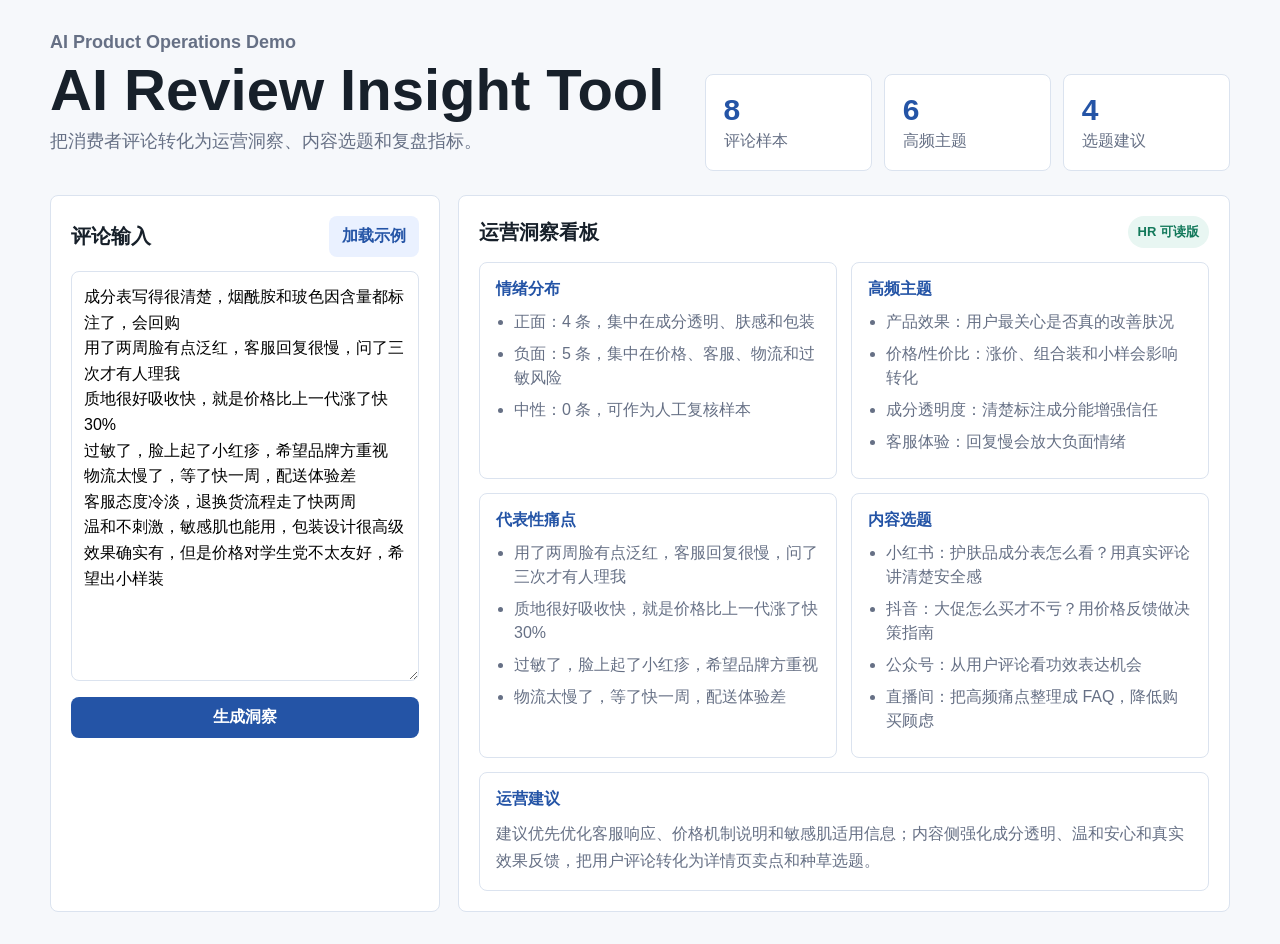
==== demo/index.html @ 9b262cb2 "Upgrade AI review insight portfolio project" ====
<!doctype html>
<html lang="zh-CN">
  <head>
    <meta charset="UTF-8" />
    <meta name="viewport" content="width=device-width, initial-scale=1.0" />
    <title>AI Review Insight Tool</title>
    <link rel="stylesheet" href="style.css" />
  </head>
  <body>
    <main class="page">
      <section class="hero">
        <div>
          <p class="eyebrow">AI Product Operations Demo</p>
          <h1>AI Review Insight Tool</h1>
          <p>把消费者评论转化为运营洞察、内容选题和复盘指标。</p>
        </div>
        <div class="metrics">
          <div><strong id="reviewCount">25</strong><span>评论样本</span></div>
          <div><strong id="painCount">6</strong><span>高频主题</span></div>
          <div><strong id="topicCount">4</strong><span>选题建议</span></div>
        </div>
      </section>

      <section class="workspace">
        <aside class="panel">
          <div class="panel-title">
            <h2>评论输入</h2>
            <button id="loadSample">加载示例</button>
          </div>
          <textarea id="reviewInput" rows="15"></textarea>
          <button class="primary" id="analyzeButton">生成洞察</button>
        </aside>

        <section class="panel">
          <div class="panel-title">
            <h2>运营洞察看板</h2>
            <span class="badge">HR 可读版</span>
          </div>
          <div class="grid">
            <article>
              <h3>情绪分布</h3>
              <ul id="sentimentList"></ul>
            </article>
            <article>
              <h3>高频主题</h3>
              <ul id="themeList"></ul>
            </article>
            <article>
              <h3>代表性痛点</h3>
              <ul id="painList"></ul>
            </article>
            <article>
              <h3>内容选题</h3>
              <ul id="contentList"></ul>
            </article>
          </div>
          <section class="advice">
            <h3>运营建议</h3>
            <p id="adviceText"></p>
          </section>
        </section>
      </section>
    </main>
    <script src="app.js"></script>
  </body>
</html>
---- demo/style.css ----
:root {
  --bg: #f6f8fb;
  --surface: #fff;
  --line: #dbe3ef;
  --text: #17202a;
  --muted: #667085;
  --blue: #2454a6;
  --soft: #eaf1ff;
  --green: #13795b;
}

* {
  box-sizing: border-box;
}

body {
  margin: 0;
  font-family: -apple-system, BlinkMacSystemFont, "PingFang SC", "Microsoft YaHei", sans-serif;
  color: var(--text);
  background: var(--bg);
}

button,
textarea {
  font: inherit;
}

.page {
  width: min(1180px, calc(100% - 32px));
  margin: 0 auto;
  padding: 32px 0;
}

.hero {
  display: grid;
  grid-template-columns: 1.2fr 1fr;
  gap: 24px;
  align-items: end;
  padding-bottom: 24px;
}

.eyebrow {
  margin: 0 0 8px;
  color: var(--blue);
  font-size: 13px;
  font-weight: 800;
}

h1,
h2,
h3,
p {
  margin-top: 0;
}

h1 {
  margin-bottom: 10px;
  font-size: clamp(34px, 5vw, 58px);
  line-height: 1;
}

.hero p {
  color: var(--muted);
  font-size: 18px;
}

.metrics {
  display: grid;
  grid-template-columns: repeat(3, 1fr);
  gap: 12px;
}

.metrics div,
.panel,
.grid article,
.advice {
  border: 1px solid var(--line);
  border-radius: 8px;
  background: var(--surface);
}

.metrics div {
  padding: 18px;
}

.metrics strong {
  display: block;
  margin-bottom: 4px;
  color: var(--blue);
  font-size: 30px;
}

.metrics span,
li,
.advice p {
  color: var(--muted);
}

.workspace {
  display: grid;
  grid-template-columns: 390px minmax(0, 1fr);
  gap: 18px;
}

.panel {
  padding: 20px;
}

.panel-title {
  display: flex;
  align-items: center;
  justify-content: space-between;
  gap: 12px;
  margin-bottom: 14px;
}

.panel-title h2 {
  margin-bottom: 0;
  font-size: 20px;
}

button {
  border: 0;
  border-radius: 8px;
  padding: 10px 13px;
  color: var(--blue);
  background: var(--soft);
  cursor: pointer;
  font-weight: 800;
}

.primary {
  width: 100%;
  margin-top: 12px;
  color: #fff;
  background: var(--blue);
}

textarea {
  width: 100%;
  min-height: 360px;
  border: 1px solid var(--line);
  border-radius: 8px;
  padding: 12px;
  resize: vertical;
  line-height: 1.6;
}

.badge {
  border-radius: 999px;
  padding: 7px 10px;
  color: var(--green);
  background: #e8f6f2;
  font-size: 13px;
  font-weight: 800;
}

.grid {
  display: grid;
  grid-template-columns: repeat(2, minmax(0, 1fr));
  gap: 14px;
}

.grid article,
.advice {
  padding: 16px;
}

h3 {
  margin-bottom: 10px;
  color: var(--blue);
  font-size: 16px;
}

ul {
  margin: 0;
  padding-left: 18px;
}

li {
  margin-bottom: 8px;
  line-height: 1.5;
}

.advice {
  margin-top: 14px;
}

.advice p {
  margin-bottom: 0;
  line-height: 1.7;
}

@media (max-width: 880px) {
  .hero,
  .workspace,
  .metrics,
  .grid {
    grid-template-columns: 1fr;
  }
}
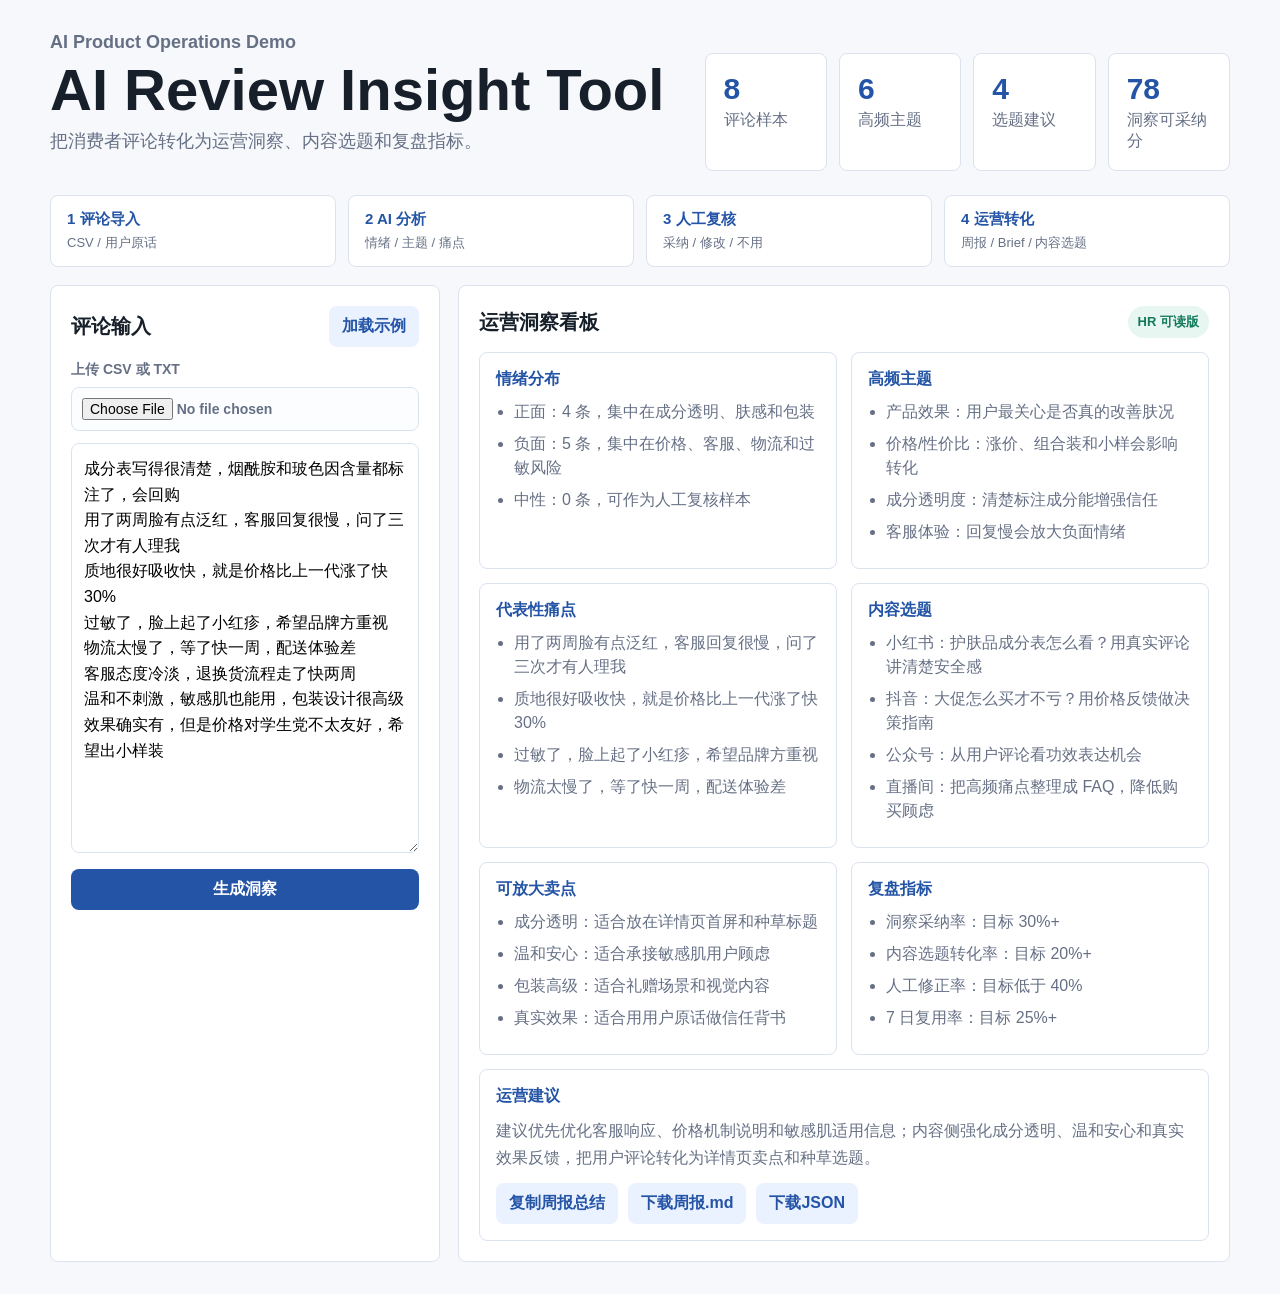
==== commit 5c34a283: "Add demo export and AI review framework" ====
--- a/demo/index.html
+++ b/demo/index.html
@@ -18,17 +18,29 @@
           <div><strong id="reviewCount">25</strong><span>评论样本</span></div>
           <div><strong id="painCount">6</strong><span>高频主题</span></div>
           <div><strong id="topicCount">4</strong><span>选题建议</span></div>
+          <div><strong id="adoptionScore">82</strong><span>洞察可采纳分</span></div>
         </div>
+      </section>
+
+      <section class="workflow">
+        <div><strong>1 评论导入</strong><span>CSV / 用户原话</span></div>
+        <div><strong>2 AI 分析</strong><span>情绪 / 主题 / 痛点</span></div>
+        <div><strong>3 人工复核</strong><span>采纳 / 修改 / 不用</span></div>
+        <div><strong>4 运营转化</strong><span>周报 / Brief / 内容选题</span></div>
       </section>
 
       <section class="workspace">
         <aside class="panel">
           <div class="panel-title">
             <h2>评论输入</h2>
-            <button id="loadSample">加载示例</button>
+            <button id="loadSample" type="button">加载示例</button>
           </div>
+          <label class="file-control">
+            上传 CSV 或 TXT
+            <input id="fileInput" type="file" accept=".csv,.txt" />
+          </label>
           <textarea id="reviewInput" rows="15"></textarea>
-          <button class="primary" id="analyzeButton">生成洞察</button>
+          <button class="primary" id="analyzeButton" type="button">生成洞察</button>
         </aside>
 
         <section class="panel">
@@ -53,10 +65,23 @@
               <h3>内容选题</h3>
               <ul id="contentList"></ul>
             </article>
+            <article>
+              <h3>可放大卖点</h3>
+              <ul id="sellingList"></ul>
+            </article>
+            <article>
+              <h3>复盘指标</h3>
+              <ul id="metricList"></ul>
+            </article>
           </div>
           <section class="advice">
             <h3>运营建议</h3>
             <p id="adviceText"></p>
+            <div class="actions">
+              <button id="copySummary" type="button">复制周报总结</button>
+              <button id="downloadReport" type="button">下载周报.md</button>
+              <button id="downloadJson" type="button">下载JSON</button>
+            </div>
           </section>
         </section>
       </section>
--- a/demo/style.css
+++ b/demo/style.css
@@ -21,7 +21,8 @@
 }
 
 button,
-textarea {
+textarea,
+input {
   font: inherit;
 }
 
@@ -66,14 +67,15 @@
 
 .metrics {
   display: grid;
-  grid-template-columns: repeat(3, 1fr);
+  grid-template-columns: repeat(4, 1fr);
   gap: 12px;
 }
 
 .metrics div,
 .panel,
 .grid article,
-.advice {
+.advice,
+.workflow div {
   border: 1px solid var(--line);
   border-radius: 8px;
   background: var(--surface);
@@ -92,8 +94,35 @@
 
 .metrics span,
 li,
-.advice p {
-  color: var(--muted);
+.advice p,
+.workflow span {
+  color: var(--muted);
+}
+
+.workflow {
+  display: grid;
+  grid-template-columns: repeat(4, 1fr);
+  gap: 12px;
+  margin-bottom: 18px;
+}
+
+.workflow div {
+  padding: 14px 16px;
+}
+
+.workflow strong,
+.workflow span {
+  display: block;
+}
+
+.workflow strong {
+  margin-bottom: 5px;
+  color: var(--blue);
+  font-size: 15px;
+}
+
+.workflow span {
+  font-size: 13px;
 }
 
 .workspace {
@@ -134,6 +163,24 @@
   margin-top: 12px;
   color: #fff;
   background: var(--blue);
+}
+
+.file-control {
+  display: grid;
+  gap: 8px;
+  margin-bottom: 12px;
+  color: var(--muted);
+  font-size: 14px;
+  font-weight: 700;
+}
+
+.file-control input {
+  width: 100%;
+  border: 1px solid var(--line);
+  border-radius: 8px;
+  padding: 10px;
+  background: #fbfdff;
+  color: var(--muted);
 }
 
 textarea {
@@ -191,11 +238,19 @@
   line-height: 1.7;
 }
 
+.actions {
+  display: flex;
+  flex-wrap: wrap;
+  gap: 10px;
+  margin-top: 12px;
+}
+
 @media (max-width: 880px) {
   .hero,
   .workspace,
   .metrics,
-  .grid {
+  .grid,
+  .workflow {
     grid-template-columns: 1fr;
   }
 }
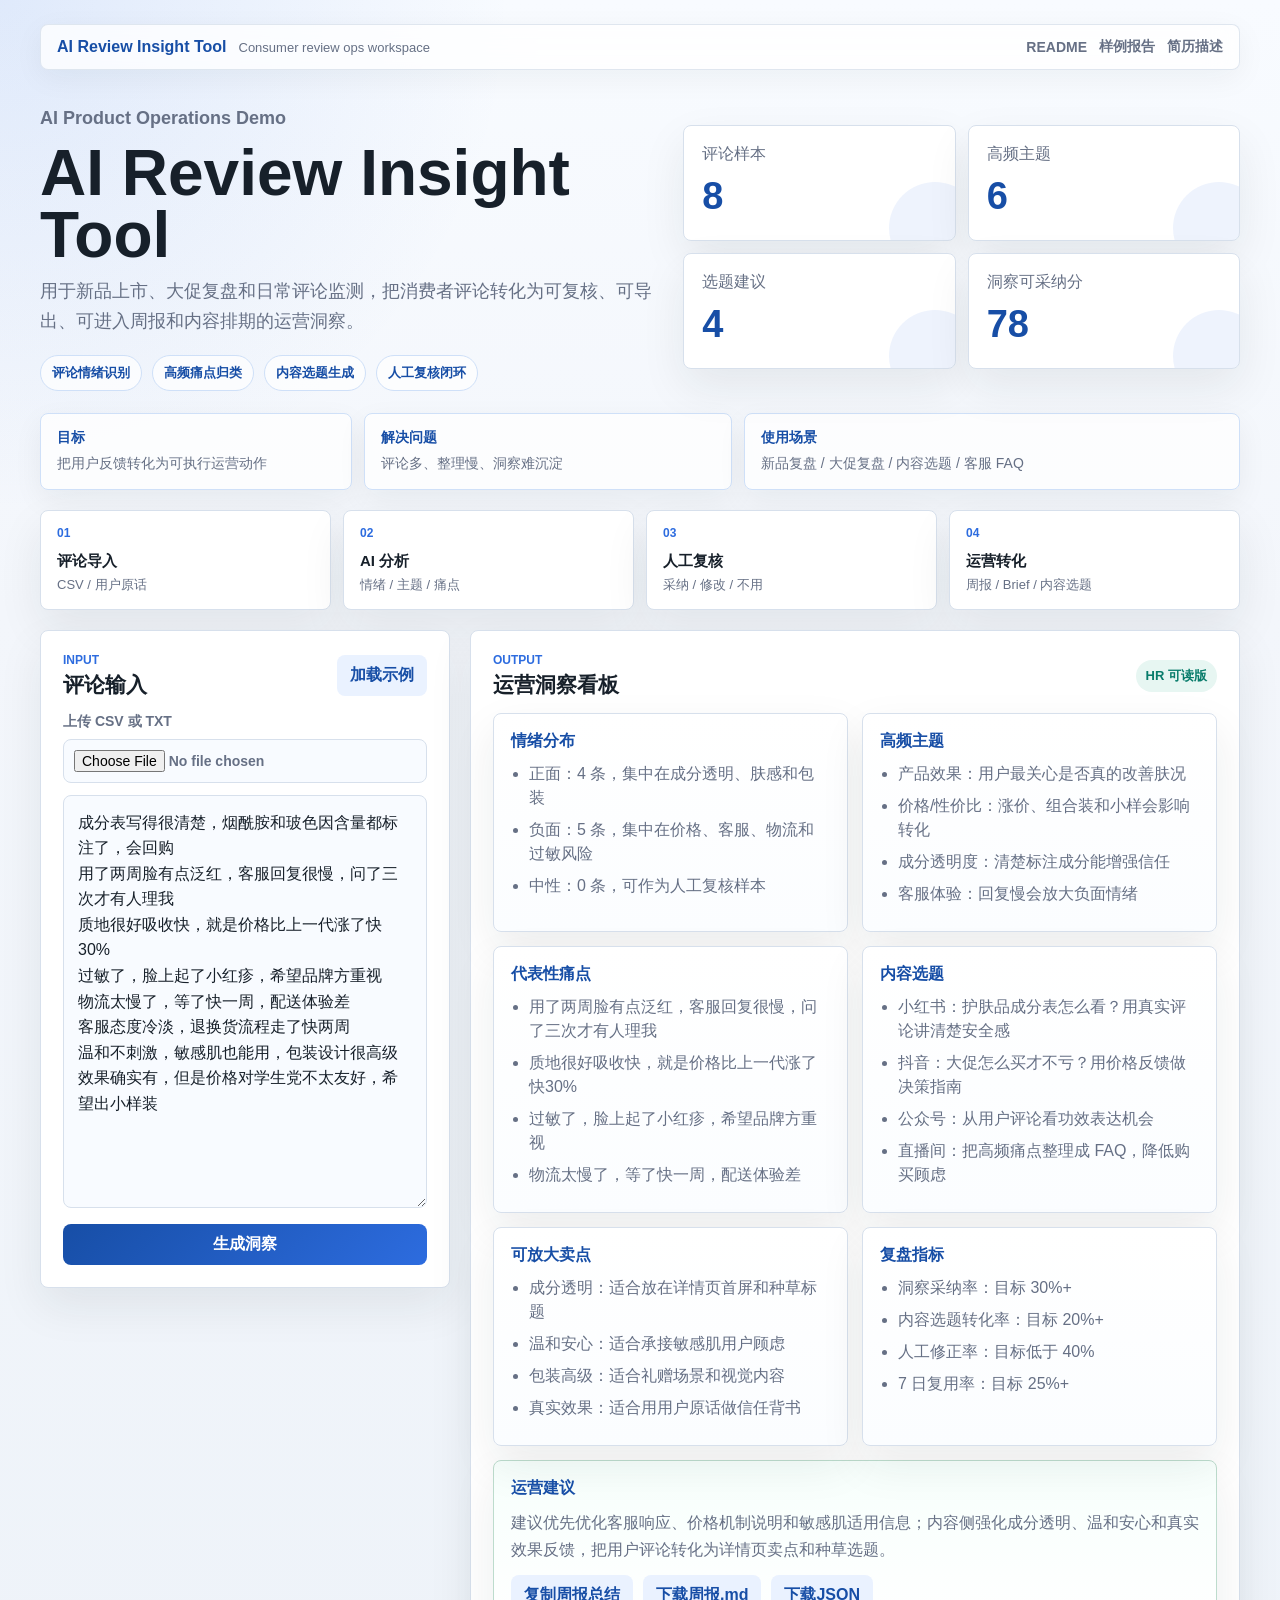
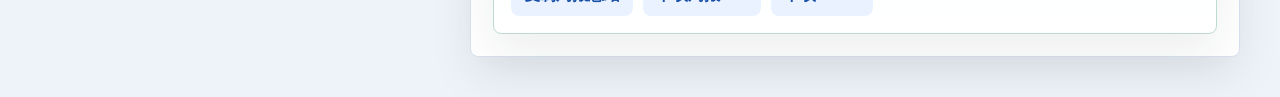
==== commit 0222f664: "Clarify product goal and use cases" ====
--- a/demo/index.html
+++ b/demo/index.html
@@ -8,31 +8,58 @@
   </head>
   <body>
     <main class="page">
+      <header class="topbar">
+        <div>
+          <strong>AI Review Insight Tool</strong>
+          <span>Consumer review ops workspace</span>
+        </div>
+        <nav aria-label="Project links">
+          <a href="https://github.com/mluo87716-png/ai-review-insight-tool">README</a>
+          <a href="https://github.com/mluo87716-png/ai-review-insight-tool/blob/main/output/insight_report.md">样例报告</a>
+          <a href="https://github.com/mluo87716-png/ai-review-insight-tool/blob/main/docs/resume-summary.md">简历描述</a>
+        </nav>
+      </header>
+
       <section class="hero">
         <div>
           <p class="eyebrow">AI Product Operations Demo</p>
           <h1>AI Review Insight Tool</h1>
-          <p>把消费者评论转化为运营洞察、内容选题和复盘指标。</p>
+          <p>用于新品上市、大促复盘和日常评论监测，把消费者评论转化为可复核、可导出、可进入周报和内容排期的运营洞察。</p>
+          <div class="hero-tags" aria-label="Core capabilities">
+            <span>评论情绪识别</span>
+            <span>高频痛点归类</span>
+            <span>内容选题生成</span>
+            <span>人工复核闭环</span>
+          </div>
         </div>
         <div class="metrics">
-          <div><strong id="reviewCount">25</strong><span>评论样本</span></div>
-          <div><strong id="painCount">6</strong><span>高频主题</span></div>
-          <div><strong id="topicCount">4</strong><span>选题建议</span></div>
-          <div><strong id="adoptionScore">82</strong><span>洞察可采纳分</span></div>
+          <div><span>评论样本</span><strong id="reviewCount">25</strong></div>
+          <div><span>高频主题</span><strong id="painCount">6</strong></div>
+          <div><span>选题建议</span><strong id="topicCount">4</strong></div>
+          <div><span>洞察可采纳分</span><strong id="adoptionScore">82</strong></div>
         </div>
       </section>
 
+      <section class="scenario-strip" aria-label="Use scenarios">
+        <div><strong>目标</strong><span>把用户反馈转化为可执行运营动作</span></div>
+        <div><strong>解决问题</strong><span>评论多、整理慢、洞察难沉淀</span></div>
+        <div><strong>使用场景</strong><span>新品复盘 / 大促复盘 / 内容选题 / 客服 FAQ</span></div>
+      </section>
+
       <section class="workflow">
-        <div><strong>1 评论导入</strong><span>CSV / 用户原话</span></div>
-        <div><strong>2 AI 分析</strong><span>情绪 / 主题 / 痛点</span></div>
-        <div><strong>3 人工复核</strong><span>采纳 / 修改 / 不用</span></div>
-        <div><strong>4 运营转化</strong><span>周报 / Brief / 内容选题</span></div>
+        <div><span>01</span><strong>评论导入</strong><small>CSV / 用户原话</small></div>
+        <div><span>02</span><strong>AI 分析</strong><small>情绪 / 主题 / 痛点</small></div>
+        <div><span>03</span><strong>人工复核</strong><small>采纳 / 修改 / 不用</small></div>
+        <div><span>04</span><strong>运营转化</strong><small>周报 / Brief / 内容选题</small></div>
       </section>
 
       <section class="workspace">
         <aside class="panel">
           <div class="panel-title">
-            <h2>评论输入</h2>
+            <div>
+              <p class="section-kicker">Input</p>
+              <h2>评论输入</h2>
+            </div>
             <button id="loadSample" type="button">加载示例</button>
           </div>
           <label class="file-control">
@@ -45,7 +72,10 @@
 
         <section class="panel">
           <div class="panel-title">
-            <h2>运营洞察看板</h2>
+            <div>
+              <p class="section-kicker">Output</p>
+              <h2>运营洞察看板</h2>
+            </div>
             <span class="badge">HR 可读版</span>
           </div>
           <div class="grid">
--- a/demo/style.css
+++ b/demo/style.css
@@ -1,12 +1,16 @@
 :root {
-  --bg: #f6f8fb;
-  --surface: #fff;
-  --line: #dbe3ef;
+  --bg: #f3f6fb;
+  --surface: #ffffff;
+  --surface-soft: #f8fbff;
+  --line: #d7e0ec;
   --text: #17202a;
   --muted: #667085;
-  --blue: #2454a6;
-  --soft: #eaf1ff;
-  --green: #13795b;
+  --blue: #174ea6;
+  --blue-2: #2d6cdf;
+  --soft: #eaf2ff;
+  --green: #087c6b;
+  --green-soft: #e7f6f2;
+  --shadow: 0 18px 45px rgba(23, 32, 42, 0.08);
 }
 
 * {
@@ -17,7 +21,9 @@
   margin: 0;
   font-family: -apple-system, BlinkMacSystemFont, "PingFang SC", "Microsoft YaHei", sans-serif;
   color: var(--text);
-  background: var(--bg);
+  background:
+    radial-gradient(circle at top left, rgba(45, 108, 223, 0.12), transparent 32rem),
+    linear-gradient(180deg, #f8fbff 0%, var(--bg) 36%, #eef3f9 100%);
 }
 
 button,
@@ -27,17 +33,58 @@
 }
 
 .page {
-  width: min(1180px, calc(100% - 32px));
+  width: min(1200px, calc(100% - 32px));
   margin: 0 auto;
-  padding: 32px 0;
+  padding: 24px 0 40px;
+}
+
+.topbar {
+  display: flex;
+  align-items: center;
+  justify-content: space-between;
+  gap: 20px;
+  margin-bottom: 34px;
+  border: 1px solid rgba(215, 224, 236, 0.8);
+  border-radius: 8px;
+  padding: 13px 16px;
+  background: rgba(255, 255, 255, 0.78);
+  box-shadow: 0 8px 30px rgba(23, 32, 42, 0.05);
+  backdrop-filter: blur(14px);
+}
+
+.topbar div,
+.topbar nav {
+  display: flex;
+  align-items: center;
+  gap: 12px;
+}
+
+.topbar strong {
+  color: var(--blue);
+}
+
+.topbar span {
+  color: var(--muted);
+  font-size: 13px;
+}
+
+.topbar a {
+  color: var(--muted);
+  font-size: 14px;
+  font-weight: 700;
+  text-decoration: none;
+}
+
+.topbar a:hover {
+  color: var(--blue);
 }
 
 .hero {
   display: grid;
-  grid-template-columns: 1.2fr 1fr;
-  gap: 24px;
-  align-items: end;
-  padding-bottom: 24px;
+  grid-template-columns: minmax(0, 1.05fr) minmax(420px, 0.95fr);
+  gap: 28px;
+  align-items: center;
+  padding-bottom: 22px;
 }
 
 .eyebrow {
@@ -56,18 +103,38 @@
 
 h1 {
   margin-bottom: 10px;
-  font-size: clamp(34px, 5vw, 58px);
-  line-height: 1;
+  font-size: clamp(38px, 5vw, 64px);
+  line-height: 0.98;
+  letter-spacing: 0;
 }
 
 .hero p {
+  max-width: 680px;
   color: var(--muted);
   font-size: 18px;
+  line-height: 1.65;
+}
+
+.hero-tags {
+  display: flex;
+  flex-wrap: wrap;
+  gap: 10px;
+  margin-top: 18px;
+}
+
+.hero-tags span {
+  border: 1px solid #cfe0f8;
+  border-radius: 999px;
+  padding: 8px 11px;
+  color: var(--blue);
+  background: rgba(255, 255, 255, 0.72);
+  font-size: 13px;
+  font-weight: 800;
 }
 
 .metrics {
   display: grid;
-  grid-template-columns: repeat(4, 1fr);
+  grid-template-columns: repeat(2, minmax(0, 1fr));
   gap: 12px;
 }
 
@@ -79,60 +146,117 @@
   border: 1px solid var(--line);
   border-radius: 8px;
   background: var(--surface);
+  box-shadow: var(--shadow);
 }
 
 .metrics div {
+  position: relative;
+  overflow: hidden;
+  min-height: 116px;
   padding: 18px;
 }
 
-.metrics strong {
-  display: block;
-  margin-bottom: 4px;
-  color: var(--blue);
-  font-size: 30px;
+.metrics div::after {
+  position: absolute;
+  right: -26px;
+  bottom: -34px;
+  width: 92px;
+  height: 92px;
+  border-radius: 999px;
+  background: rgba(45, 108, 223, 0.08);
+  content: "";
 }
 
 .metrics span,
 li,
 .advice p,
-.workflow span {
-  color: var(--muted);
+.workflow small {
+  color: var(--muted);
+}
+
+.metrics strong {
+  display: block;
+  margin-top: 12px;
+  color: var(--blue);
+  font-size: 38px;
+  line-height: 1;
 }
 
 .workflow {
   display: grid;
   grid-template-columns: repeat(4, 1fr);
   gap: 12px;
-  margin-bottom: 18px;
+  margin-bottom: 20px;
+}
+
+.scenario-strip {
+  display: grid;
+  grid-template-columns: 0.85fr 1fr 1.35fr;
+  gap: 12px;
+  margin-bottom: 20px;
+}
+
+.scenario-strip div {
+  border: 1px solid #cfe0f8;
+  border-radius: 8px;
+  padding: 15px 16px;
+  background: rgba(255, 255, 255, 0.78);
+  box-shadow: 0 10px 30px rgba(23, 32, 42, 0.06);
+}
+
+.scenario-strip strong,
+.scenario-strip span {
+  display: block;
+}
+
+.scenario-strip strong {
+  margin-bottom: 6px;
+  color: var(--blue);
+  font-size: 14px;
+}
+
+.scenario-strip span {
+  color: var(--muted);
+  font-size: 14px;
+  line-height: 1.5;
 }
 
 .workflow div {
-  padding: 14px 16px;
+  padding: 15px 16px;
 }
 
 .workflow strong,
+.workflow span,
+.workflow small {
+  display: block;
+}
+
 .workflow span {
-  display: block;
+  margin-bottom: 12px;
+  color: var(--blue-2);
+  font-size: 12px;
+  font-weight: 900;
 }
 
 .workflow strong {
   margin-bottom: 5px;
-  color: var(--blue);
+  color: var(--text);
   font-size: 15px;
 }
 
-.workflow span {
+.workflow small {
   font-size: 13px;
 }
 
 .workspace {
   display: grid;
-  grid-template-columns: 390px minmax(0, 1fr);
-  gap: 18px;
+  grid-template-columns: 410px minmax(0, 1fr);
+  gap: 20px;
+  align-items: start;
 }
 
 .panel {
-  padding: 20px;
+  padding: 22px;
 }
 
 .panel-title {
@@ -145,7 +269,16 @@
 
 .panel-title h2 {
   margin-bottom: 0;
-  font-size: 20px;
+  font-size: 21px;
+}
+
+.section-kicker {
+  margin-bottom: 4px;
+  color: var(--blue-2);
+  font-size: 12px;
+  font-weight: 900;
+  letter-spacing: 0;
+  text-transform: uppercase;
 }
 
 button {
@@ -156,13 +289,19 @@
   background: var(--soft);
   cursor: pointer;
   font-weight: 800;
+  transition: transform 0.15s ease, box-shadow 0.15s ease, background 0.15s ease;
+}
+
+button:hover {
+  transform: translateY(-1px);
+  box-shadow: 0 8px 18px rgba(23, 78, 166, 0.13);
 }
 
 .primary {
   width: 100%;
   margin-top: 12px;
-  color: #fff;
-  background: var(--blue);
+  color: #ffffff;
+  background: linear-gradient(135deg, var(--blue), var(--blue-2));
 }
 
 .file-control {
@@ -179,8 +318,8 @@
   border: 1px solid var(--line);
   border-radius: 8px;
   padding: 10px;
-  background: #fbfdff;
-  color: var(--muted);
+  color: var(--muted);
+  background: var(--surface-soft);
 }
 
 textarea {
@@ -188,16 +327,25 @@
   min-height: 360px;
   border: 1px solid var(--line);
   border-radius: 8px;
-  padding: 12px;
+  padding: 14px;
   resize: vertical;
+  color: var(--text);
+  background: var(--surface-soft);
   line-height: 1.6;
+  outline: none;
+}
+
+textarea:focus,
+.file-control input:focus {
+  border-color: #8fb4ef;
+  box-shadow: 0 0 0 3px rgba(45, 108, 223, 0.12);
 }
 
 .badge {
   border-radius: 999px;
   padding: 7px 10px;
   color: var(--green);
-  background: #e8f6f2;
+  background: var(--green-soft);
   font-size: 13px;
   font-weight: 800;
 }
@@ -210,7 +358,15 @@
 
 .grid article,
 .advice {
-  padding: 16px;
+  padding: 17px;
+}
+
+.grid article {
+  background: linear-gradient(180deg, #ffffff 0%, #fbfdff 100%);
+}
+
+.grid article:hover {
+  border-color: #bdd0ed;
 }
 
 h3 {
@@ -231,6 +387,8 @@
 
 .advice {
   margin-top: 14px;
+  border-color: #bddccd;
+  background: linear-gradient(180deg, #f7fffc 0%, #ffffff 100%);
 }
 
 .advice p {
@@ -246,11 +404,19 @@
 }
 
 @media (max-width: 880px) {
+  .topbar,
+  .topbar div,
+  .topbar nav {
+    align-items: flex-start;
+    flex-direction: column;
+  }
+
   .hero,
   .workspace,
   .metrics,
   .grid,
-  .workflow {
+  .workflow,
+  .scenario-strip {
     grid-template-columns: 1fr;
   }
 }
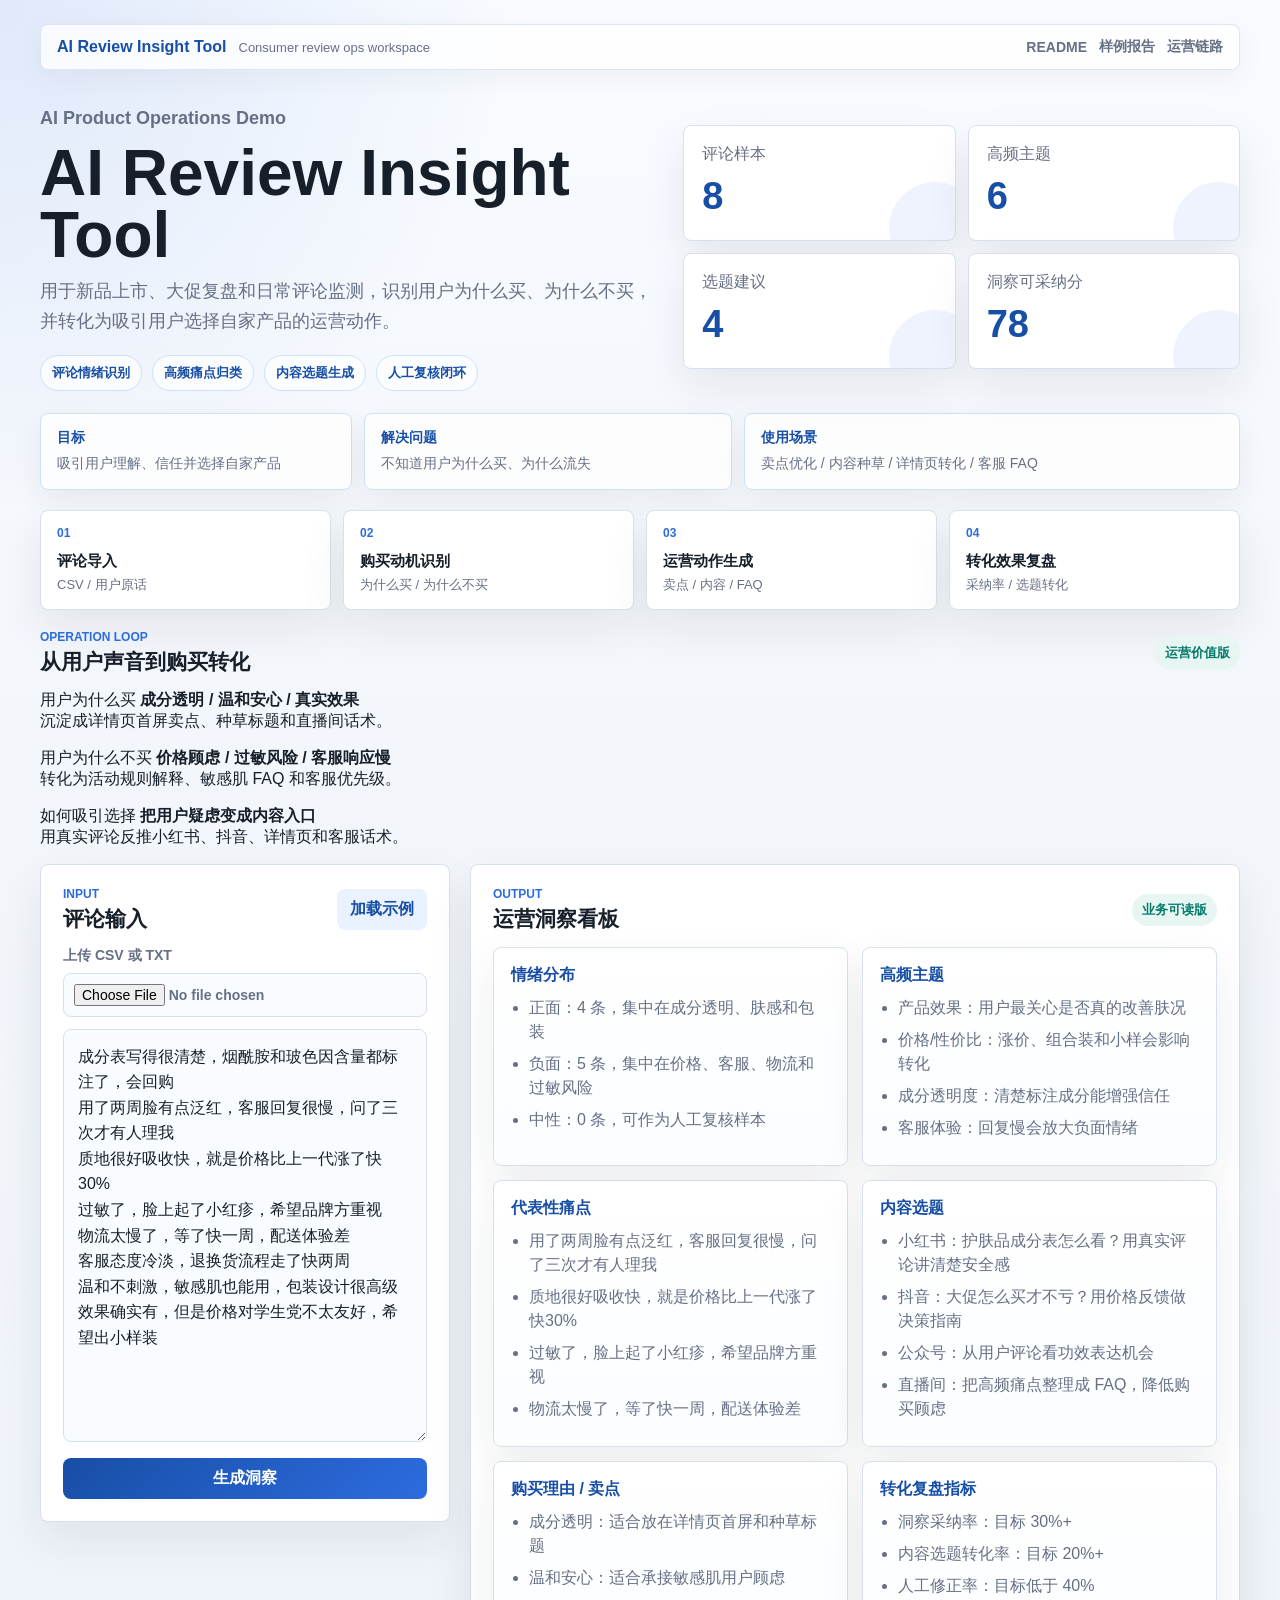
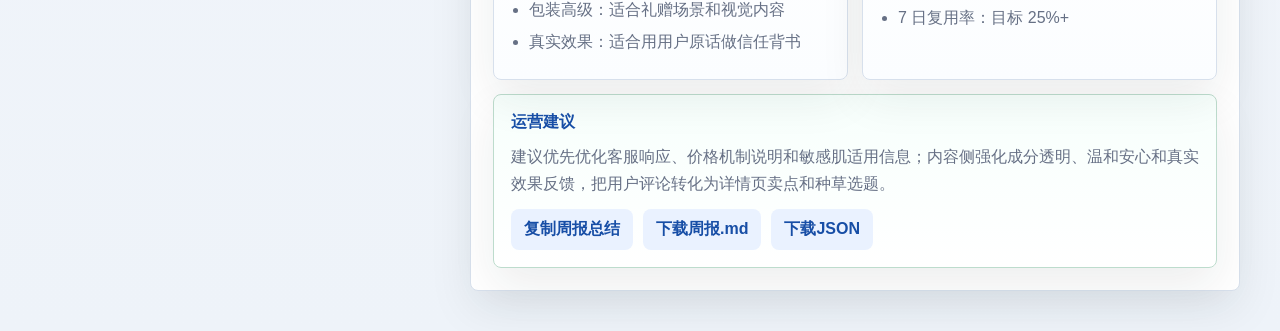
==== commit 198bf2ee: "Remove resume and interview wording" ====
--- a/demo/index.html
+++ b/demo/index.html
@@ -14,9 +14,9 @@
           <span>Consumer review ops workspace</span>
         </div>
         <nav aria-label="Project links">
-          <a href="https://github.com/mluo87716-png/ai-review-insight-tool">README</a>
-          <a href="https://github.com/mluo87716-png/ai-review-insight-tool/blob/main/output/insight_report.md">样例报告</a>
-          <a href="https://github.com/mluo87716-png/ai-review-insight-tool/blob/main/docs/resume-summary.md">简历描述</a>
+          <a href="https://github.com/Sophia7877/ai-review-insight-tool">README</a>
+          <a href="https://github.com/Sophia7877/ai-review-insight-tool/blob/main/output/insight_report.md">样例报告</a>
+          <a href="https://github.com/Sophia7877/ai-review-insight-tool/blob/main/docs/operation-loop.md">运营链路</a>
         </nav>
       </header>
 
@@ -24,7 +24,7 @@
         <div>
           <p class="eyebrow">AI Product Operations Demo</p>
           <h1>AI Review Insight Tool</h1>
-          <p>用于新品上市、大促复盘和日常评论监测，把消费者评论转化为可复核、可导出、可进入周报和内容排期的运营洞察。</p>
+          <p>用于新品上市、大促复盘和日常评论监测，识别用户为什么买、为什么不买，并转化为吸引用户选择自家产品的运营动作。</p>
           <div class="hero-tags" aria-label="Core capabilities">
             <span>评论情绪识别</span>
             <span>高频痛点归类</span>
@@ -41,16 +41,43 @@
       </section>
 
       <section class="scenario-strip" aria-label="Use scenarios">
-        <div><strong>目标</strong><span>把用户反馈转化为可执行运营动作</span></div>
-        <div><strong>解决问题</strong><span>评论多、整理慢、洞察难沉淀</span></div>
-        <div><strong>使用场景</strong><span>新品复盘 / 大促复盘 / 内容选题 / 客服 FAQ</span></div>
+        <div><strong>目标</strong><span>吸引用户理解、信任并选择自家产品</span></div>
+        <div><strong>解决问题</strong><span>不知道用户为什么买、为什么流失</span></div>
+        <div><strong>使用场景</strong><span>卖点优化 / 内容种草 / 详情页转化 / 客服 FAQ</span></div>
       </section>
 
       <section class="workflow">
         <div><span>01</span><strong>评论导入</strong><small>CSV / 用户原话</small></div>
-        <div><span>02</span><strong>AI 分析</strong><small>情绪 / 主题 / 痛点</small></div>
-        <div><span>03</span><strong>人工复核</strong><small>采纳 / 修改 / 不用</small></div>
-        <div><span>04</span><strong>运营转化</strong><small>周报 / Brief / 内容选题</small></div>
+        <div><span>02</span><strong>购买动机识别</strong><small>为什么买 / 为什么不买</small></div>
+        <div><span>03</span><strong>运营动作生成</strong><small>卖点 / 内容 / FAQ</small></div>
+        <div><span>04</span><strong>转化效果复盘</strong><small>采纳率 / 选题转化</small></div>
+      </section>
+
+      <section class="conversion-map">
+        <div class="panel-title">
+          <div>
+            <p class="section-kicker">Operation Loop</p>
+            <h2>从用户声音到购买转化</h2>
+          </div>
+          <span class="badge">运营价值版</span>
+        </div>
+        <div class="conversion-grid">
+          <article>
+            <span>用户为什么买</span>
+            <strong>成分透明 / 温和安心 / 真实效果</strong>
+            <p>沉淀成详情页首屏卖点、种草标题和直播间话术。</p>
+          </article>
+          <article>
+            <span>用户为什么不买</span>
+            <strong>价格顾虑 / 过敏风险 / 客服响应慢</strong>
+            <p>转化为活动规则解释、敏感肌 FAQ 和客服优先级。</p>
+          </article>
+          <article>
+            <span>如何吸引选择</span>
+            <strong>把用户疑虑变成内容入口</strong>
+            <p>用真实评论反推小红书、抖音、详情页和客服话术。</p>
+          </article>
+        </div>
       </section>
 
       <section class="workspace">
@@ -76,7 +103,7 @@
               <p class="section-kicker">Output</p>
               <h2>运营洞察看板</h2>
             </div>
-            <span class="badge">HR 可读版</span>
+            <span class="badge">业务可读版</span>
           </div>
           <div class="grid">
             <article>
@@ -96,11 +123,11 @@
               <ul id="contentList"></ul>
             </article>
             <article>
-              <h3>可放大卖点</h3>
+              <h3>购买理由 / 卖点</h3>
               <ul id="sellingList"></ul>
             </article>
             <article>
-              <h3>复盘指标</h3>
+              <h3>转化复盘指标</h3>
               <ul id="metricList"></ul>
             </article>
           </div>
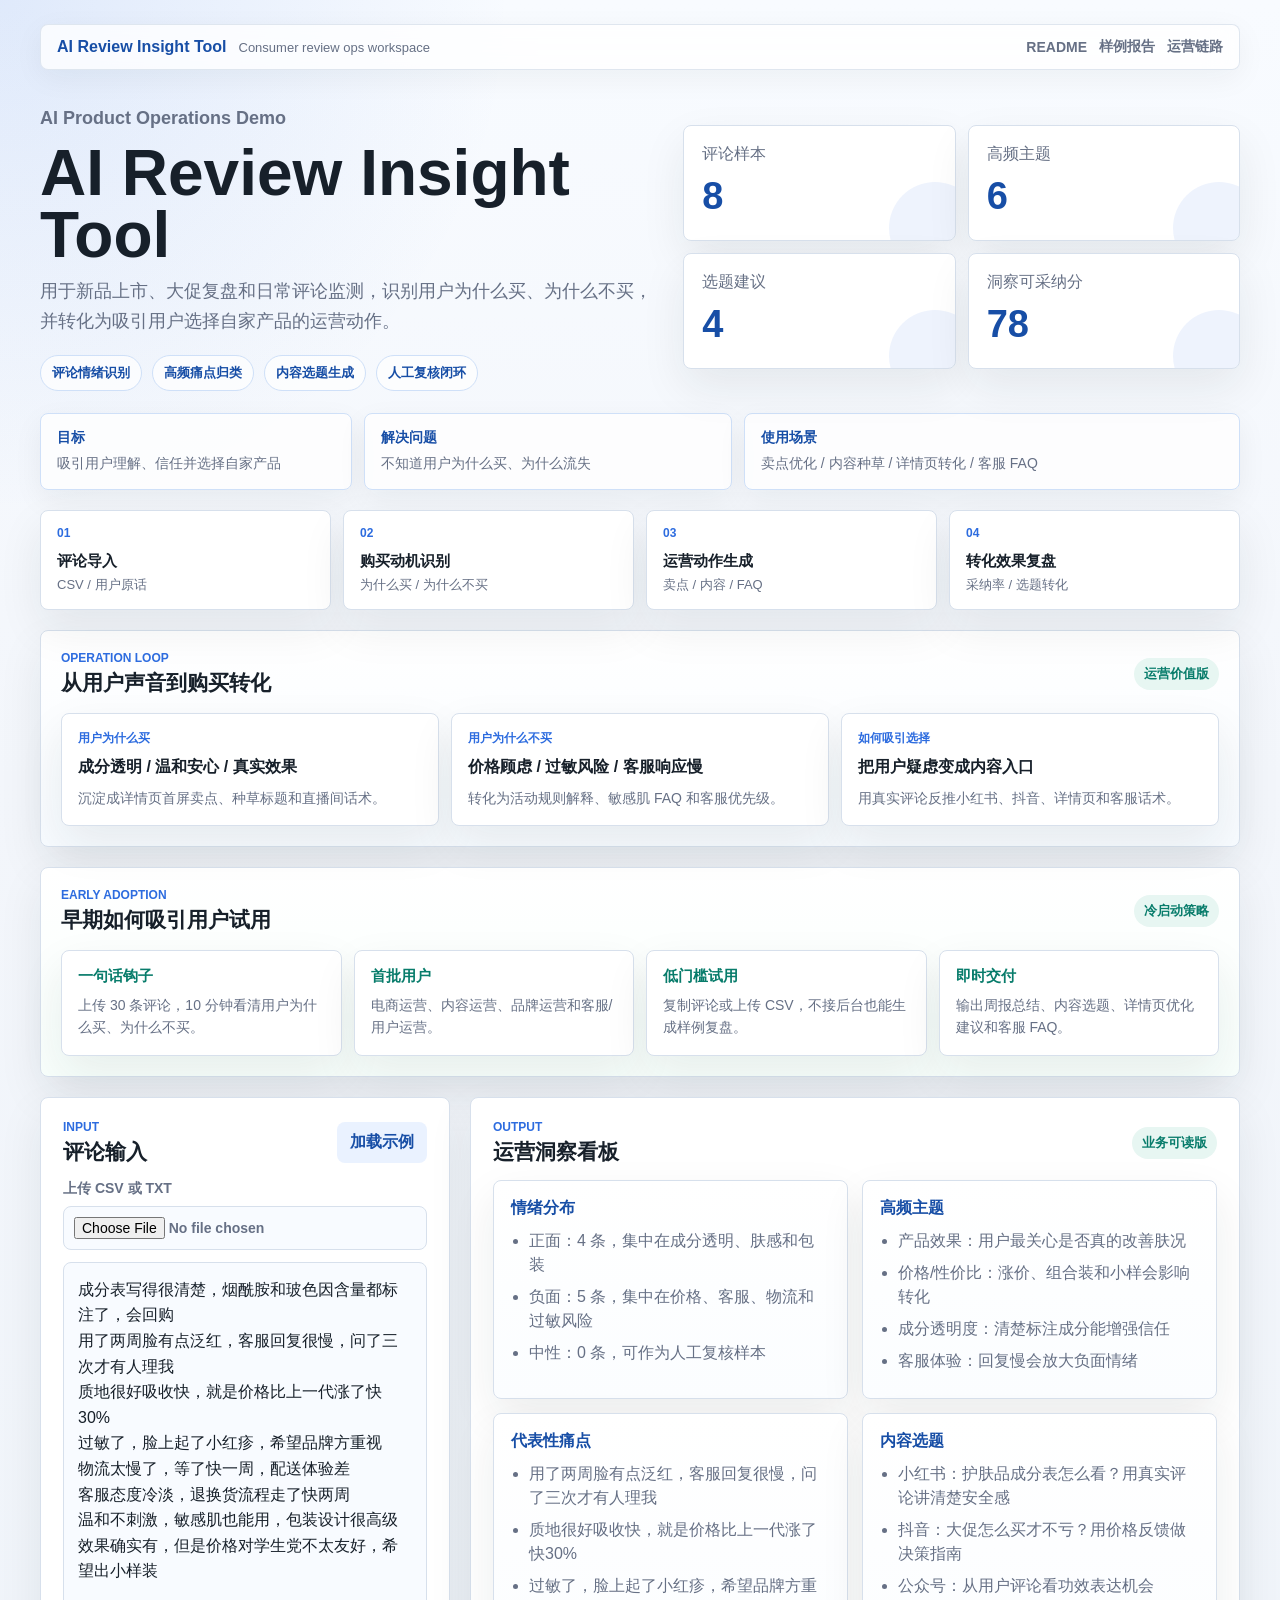
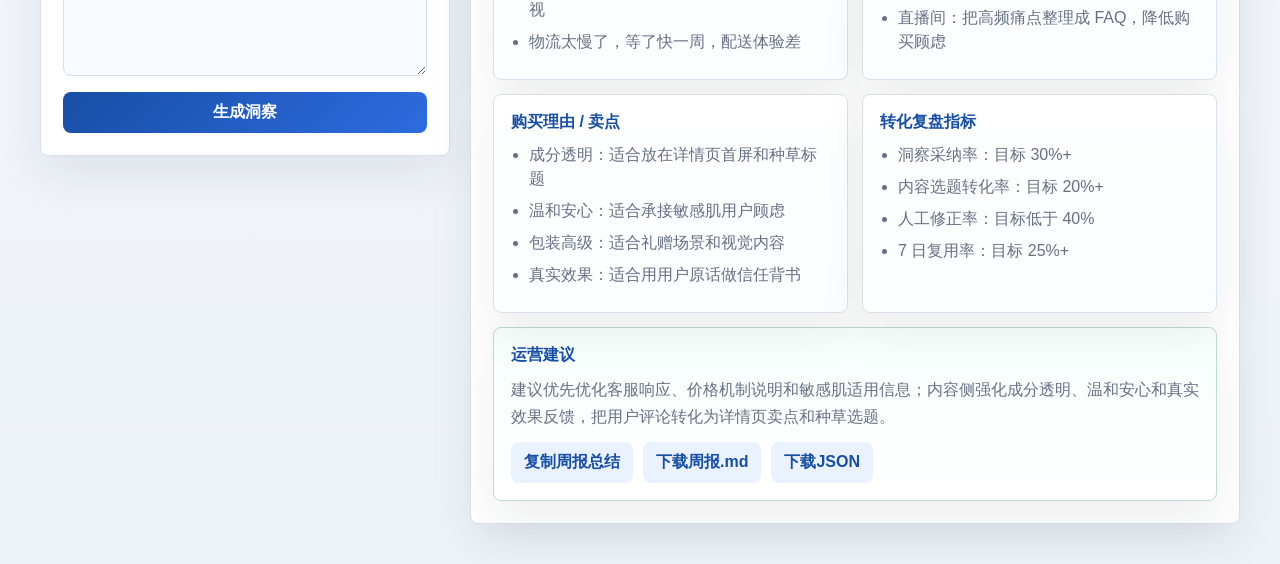
==== commit 61b06248: "Add early adoption strategy" ====
--- a/demo/index.html
+++ b/demo/index.html
@@ -80,6 +80,34 @@
         </div>
       </section>
 
+      <section class="growth-map">
+        <div class="panel-title">
+          <div>
+            <p class="section-kicker">Early Adoption</p>
+            <h2>早期如何吸引用户试用</h2>
+          </div>
+          <span class="badge">冷启动策略</span>
+        </div>
+        <div class="growth-grid">
+          <article>
+            <strong>一句话钩子</strong>
+            <p>上传 30 条评论，10 分钟看清用户为什么买、为什么不买。</p>
+          </article>
+          <article>
+            <strong>首批用户</strong>
+            <p>电商运营、内容运营、品牌运营和客服/用户运营。</p>
+          </article>
+          <article>
+            <strong>低门槛试用</strong>
+            <p>复制评论或上传 CSV，不接后台也能生成样例复盘。</p>
+          </article>
+          <article>
+            <strong>即时交付</strong>
+            <p>输出周报总结、内容选题、详情页优化建议和客服 FAQ。</p>
+          </article>
+        </div>
+      </section>
+
       <section class="workspace">
         <aside class="panel">
           <div class="panel-title">
--- a/demo/style.css
+++ b/demo/style.css
@@ -142,7 +142,11 @@
 .panel,
 .grid article,
 .advice,
-.workflow div {
+.workflow div,
+.conversion-map,
+.conversion-grid article,
+.growth-map,
+.growth-grid article {
   border: 1px solid var(--line);
   border-radius: 8px;
   background: var(--surface);
@@ -223,6 +227,83 @@
 
 .workflow div {
   padding: 15px 16px;
+}
+
+.conversion-map {
+  margin-bottom: 20px;
+  padding: 20px;
+  background: linear-gradient(180deg, #ffffff 0%, #f7fbff 100%);
+}
+
+.growth-map {
+  margin-bottom: 20px;
+  padding: 20px;
+  background: linear-gradient(180deg, #ffffff 0%, #f8fffc 100%);
+}
+
+.conversion-map .panel-title,
+.growth-map .panel-title {
+  margin-bottom: 16px;
+}
+
+.conversion-grid,
+.growth-grid {
+  display: grid;
+  gap: 12px;
+}
+
+.conversion-grid {
+  grid-template-columns: repeat(3, 1fr);
+}
+
+.growth-grid {
+  grid-template-columns: repeat(4, 1fr);
+}
+
+.conversion-grid article,
+.growth-grid article {
+  padding: 16px;
+}
+
+.conversion-grid span,
+.conversion-grid strong,
+.conversion-grid p,
+.growth-grid strong,
+.growth-grid p {
+  display: block;
+}
+
+.conversion-grid span {
+  margin-bottom: 8px;
+  color: var(--blue-2);
+  font-size: 12px;
+  font-weight: 900;
+}
+
+.conversion-grid strong {
+  margin-bottom: 9px;
+  color: var(--text);
+  line-height: 1.45;
+}
+
+.conversion-grid p {
+  margin-bottom: 0;
+  color: var(--muted);
+  font-size: 14px;
+  line-height: 1.6;
+}
+
+.growth-grid strong {
+  margin-bottom: 8px;
+  color: var(--green);
+  font-size: 15px;
+}
+
+.growth-grid p {
+  margin-bottom: 0;
+  color: var(--muted);
+  font-size: 14px;
+  line-height: 1.6;
 }
 
 .workflow strong,
@@ -416,7 +497,9 @@
   .metrics,
   .grid,
   .workflow,
-  .scenario-strip {
+  .scenario-strip,
+  .conversion-grid,
+  .growth-grid {
     grid-template-columns: 1fr;
   }
 }
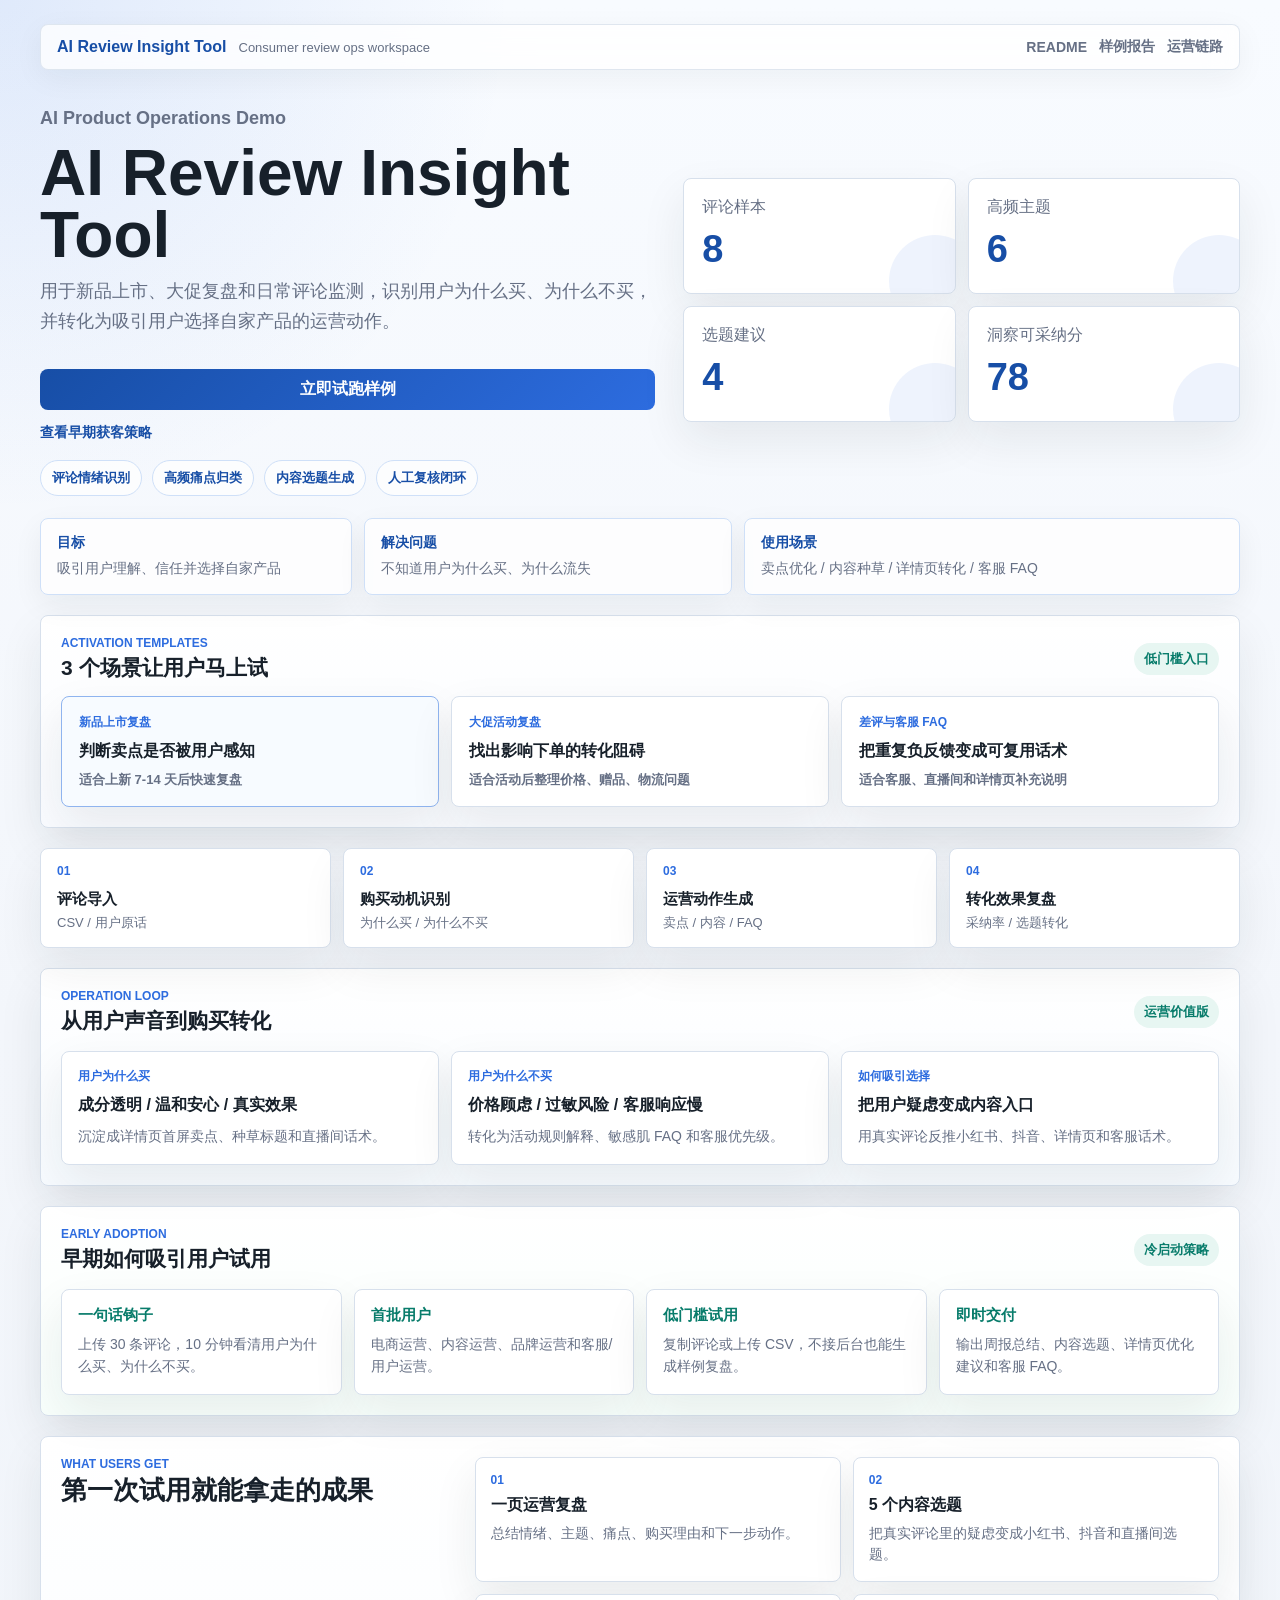
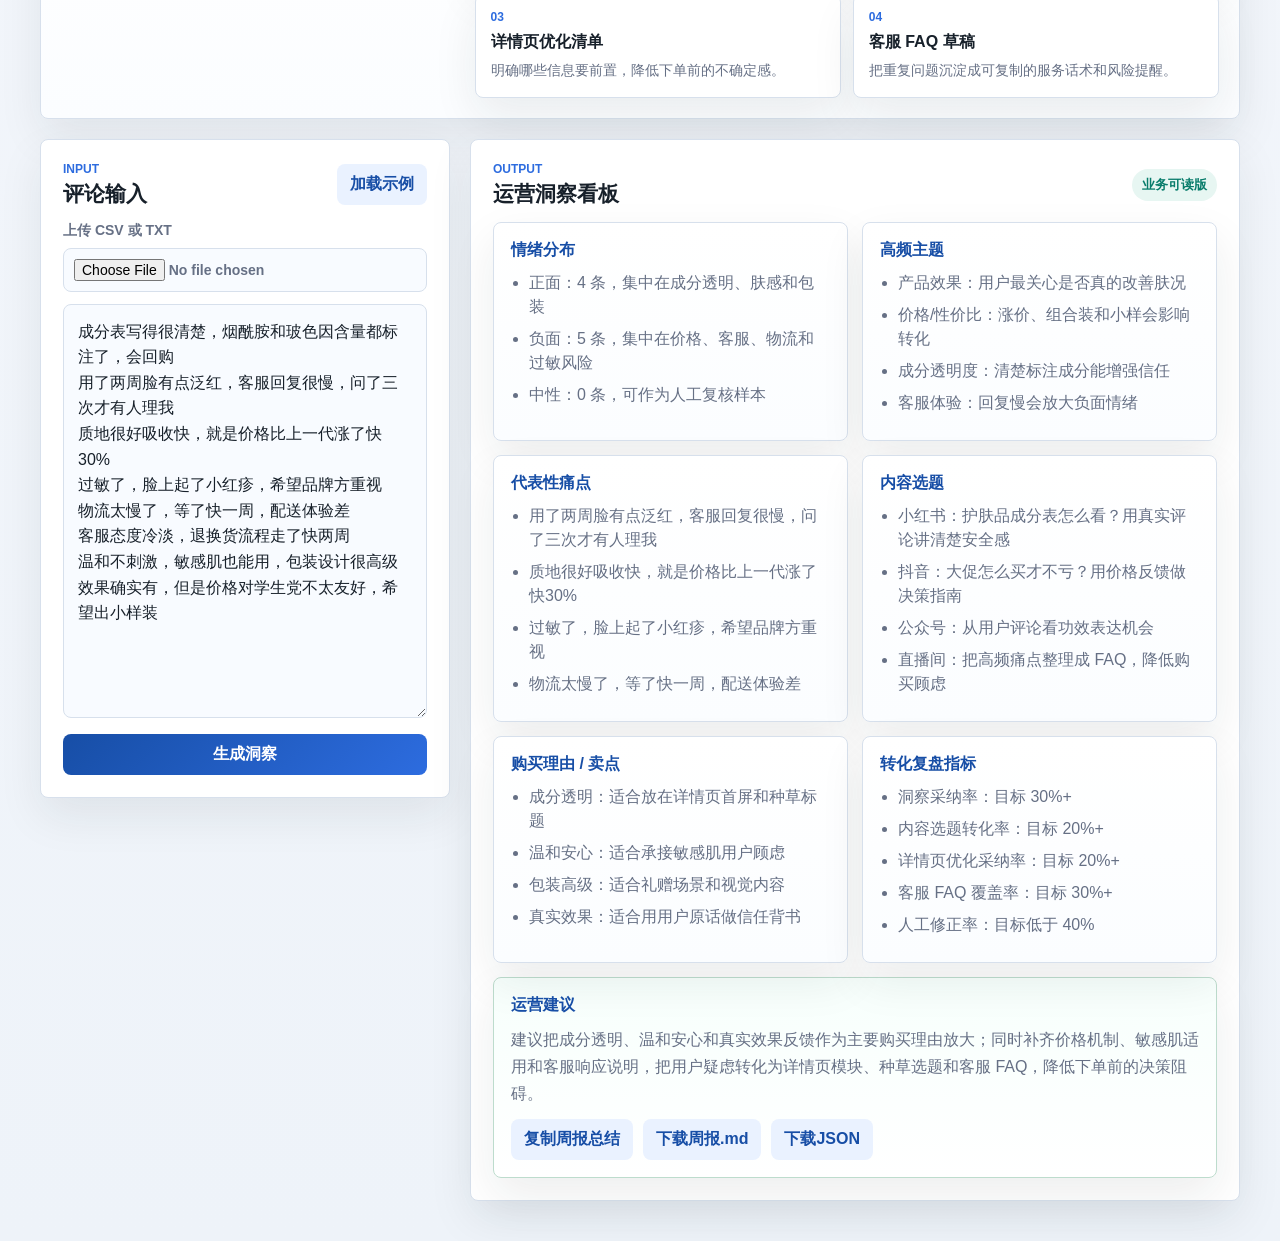
==== commit abd4d473: "Improve demo activation experience" ====
--- a/demo/index.html
+++ b/demo/index.html
@@ -25,6 +25,10 @@
           <p class="eyebrow">AI Product Operations Demo</p>
           <h1>AI Review Insight Tool</h1>
           <p>用于新品上市、大促复盘和日常评论监测，识别用户为什么买、为什么不买，并转化为吸引用户选择自家产品的运营动作。</p>
+          <div class="hero-actions">
+            <button class="primary inline-action" id="startDemo" type="button">立即试跑样例</button>
+            <a href="early-adoption.md">查看早期获客策略</a>
+          </div>
           <div class="hero-tags" aria-label="Core capabilities">
             <span>评论情绪识别</span>
             <span>高频痛点归类</span>
@@ -46,6 +50,33 @@
         <div><strong>使用场景</strong><span>卖点优化 / 内容种草 / 详情页转化 / 客服 FAQ</span></div>
       </section>
 
+      <section class="template-lab">
+        <div class="panel-title">
+          <div>
+            <p class="section-kicker">Activation Templates</p>
+            <h2>3 个场景让用户马上试</h2>
+          </div>
+          <span class="badge">低门槛入口</span>
+        </div>
+        <div class="template-grid">
+          <button class="template-card active" type="button" data-template="launch">
+            <span>新品上市复盘</span>
+            <strong>判断卖点是否被用户感知</strong>
+            <small>适合上新 7-14 天后快速复盘</small>
+          </button>
+          <button class="template-card" type="button" data-template="campaign">
+            <span>大促活动复盘</span>
+            <strong>找出影响下单的转化阻碍</strong>
+            <small>适合活动后整理价格、赠品、物流问题</small>
+          </button>
+          <button class="template-card" type="button" data-template="negative">
+            <span>差评与客服 FAQ</span>
+            <strong>把重复负反馈变成可复用话术</strong>
+            <small>适合客服、直播间和详情页补充说明</small>
+          </button>
+        </div>
+      </section>
+
       <section class="workflow">
         <div><span>01</span><strong>评论导入</strong><small>CSV / 用户原话</small></div>
         <div><span>02</span><strong>购买动机识别</strong><small>为什么买 / 为什么不买</small></div>
@@ -108,7 +139,20 @@
         </div>
       </section>
 
-      <section class="workspace">
+      <section class="outcome-wall">
+        <div>
+          <p class="section-kicker">What users get</p>
+          <h2>第一次试用就能拿走的成果</h2>
+        </div>
+        <div class="outcome-grid">
+          <article><span>01</span><strong>一页运营复盘</strong><p>总结情绪、主题、痛点、购买理由和下一步动作。</p></article>
+          <article><span>02</span><strong>5 个内容选题</strong><p>把真实评论里的疑虑变成小红书、抖音和直播间选题。</p></article>
+          <article><span>03</span><strong>详情页优化清单</strong><p>明确哪些信息要前置，降低下单前的不确定感。</p></article>
+          <article><span>04</span><strong>客服 FAQ 草稿</strong><p>把重复问题沉淀成可复制的服务话术和风险提醒。</p></article>
+        </div>
+      </section>
+
+      <section class="workspace" id="demoWorkspace">
         <aside class="panel">
           <div class="panel-title">
             <div>
--- a/demo/style.css
+++ b/demo/style.css
@@ -122,6 +122,26 @@
   margin-top: 18px;
 }
 
+.hero-actions {
+  display: flex;
+  flex-wrap: wrap;
+  align-items: center;
+  gap: 14px;
+  margin-top: 20px;
+}
+
+.hero-actions a {
+  color: var(--blue);
+  font-size: 14px;
+  font-weight: 800;
+  text-decoration: none;
+}
+
+.inline-action {
+  width: auto;
+  margin-top: 0;
+}
+
 .hero-tags span {
   border: 1px solid #cfe0f8;
   border-radius: 999px;
@@ -146,7 +166,11 @@
 .conversion-map,
 .conversion-grid article,
 .growth-map,
-.growth-grid article {
+.growth-grid article,
+.template-lab,
+.template-card,
+.outcome-wall,
+.outcome-grid article {
   border: 1px solid var(--line);
   border-radius: 8px;
   background: var(--surface);
@@ -229,6 +253,55 @@
   padding: 15px 16px;
 }
 
+.template-lab {
+  margin-bottom: 20px;
+  padding: 20px;
+  background: linear-gradient(180deg, #ffffff 0%, #f9fbff 100%);
+}
+
+.template-grid {
+  display: grid;
+  grid-template-columns: repeat(3, 1fr);
+  gap: 12px;
+}
+
+.template-card {
+  padding: 17px;
+  text-align: left;
+  background: #ffffff;
+}
+
+.template-card.active,
+.template-card:hover {
+  border-color: #8fb4ef;
+  background: #f7fbff;
+}
+
+.template-card span,
+.template-card strong,
+.template-card small {
+  display: block;
+}
+
+.template-card span {
+  margin-bottom: 8px;
+  color: var(--blue-2);
+  font-size: 12px;
+  font-weight: 900;
+}
+
+.template-card strong {
+  margin-bottom: 8px;
+  color: var(--text);
+  line-height: 1.45;
+}
+
+.template-card small {
+  color: var(--muted);
+  font-size: 13px;
+  line-height: 1.5;
+}
+
 .conversion-map {
   margin-bottom: 20px;
   padding: 20px;
@@ -304,6 +377,52 @@
   color: var(--muted);
   font-size: 14px;
   line-height: 1.6;
+}
+
+.outcome-wall {
+  display: grid;
+  grid-template-columns: 0.85fr 1.6fr;
+  gap: 18px;
+  margin-bottom: 20px;
+  padding: 20px;
+  background: linear-gradient(180deg, #ffffff 0%, #fbfdff 100%);
+}
+
+.outcome-wall h2 {
+  margin-bottom: 0;
+  font-size: 26px;
+  line-height: 1.2;
+}
+
+.outcome-grid {
+  display: grid;
+  grid-template-columns: repeat(2, 1fr);
+  gap: 12px;
+}
+
+.outcome-grid article {
+  padding: 15px;
+}
+
+.outcome-grid span {
+  display: block;
+  margin-bottom: 8px;
+  color: var(--blue-2);
+  font-size: 12px;
+  font-weight: 900;
+}
+
+.outcome-grid strong {
+  display: block;
+  margin-bottom: 7px;
+  color: var(--text);
+}
+
+.outcome-grid p {
+  margin-bottom: 0;
+  color: var(--muted);
+  font-size: 14px;
+  line-height: 1.55;
 }
 
 .workflow strong,
@@ -498,8 +617,11 @@
   .grid,
   .workflow,
   .scenario-strip,
+  .template-grid,
   .conversion-grid,
-  .growth-grid {
+  .growth-grid,
+  .outcome-wall,
+  .outcome-grid {
     grid-template-columns: 1fr;
   }
 }
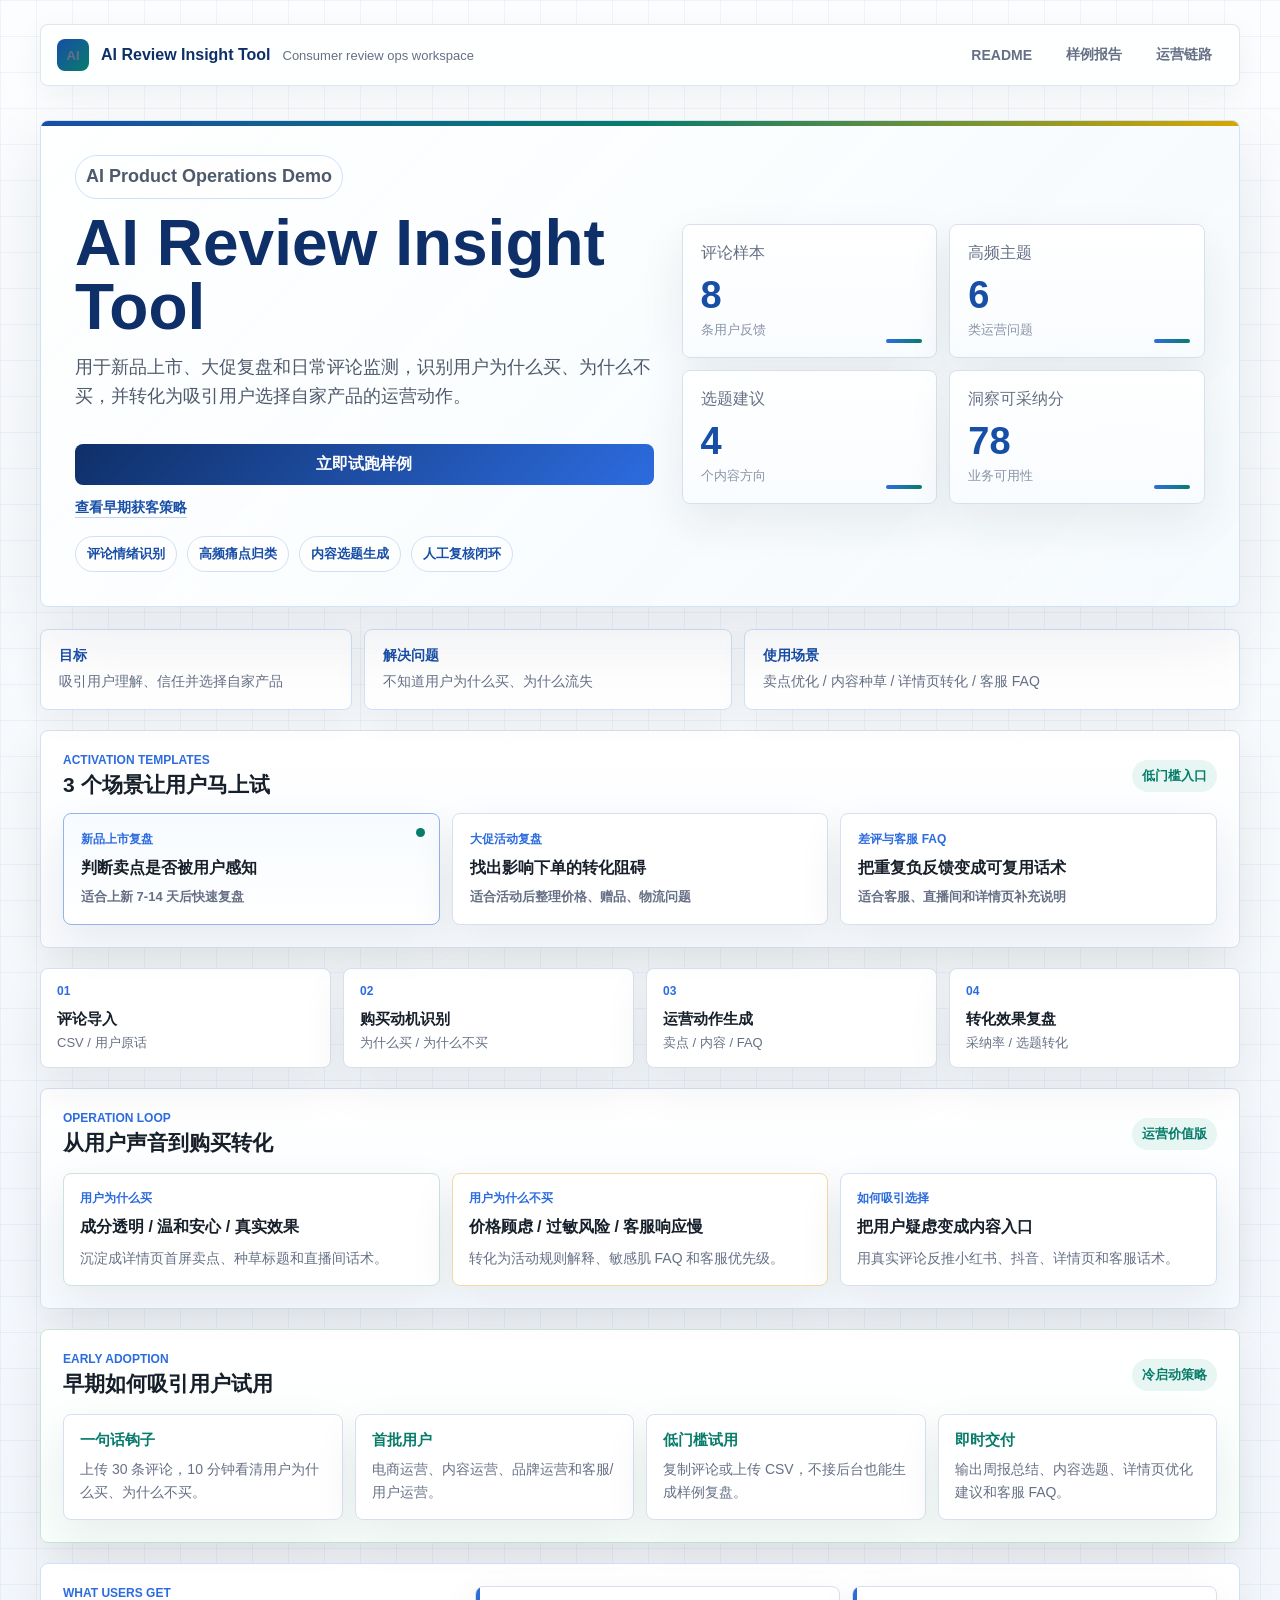
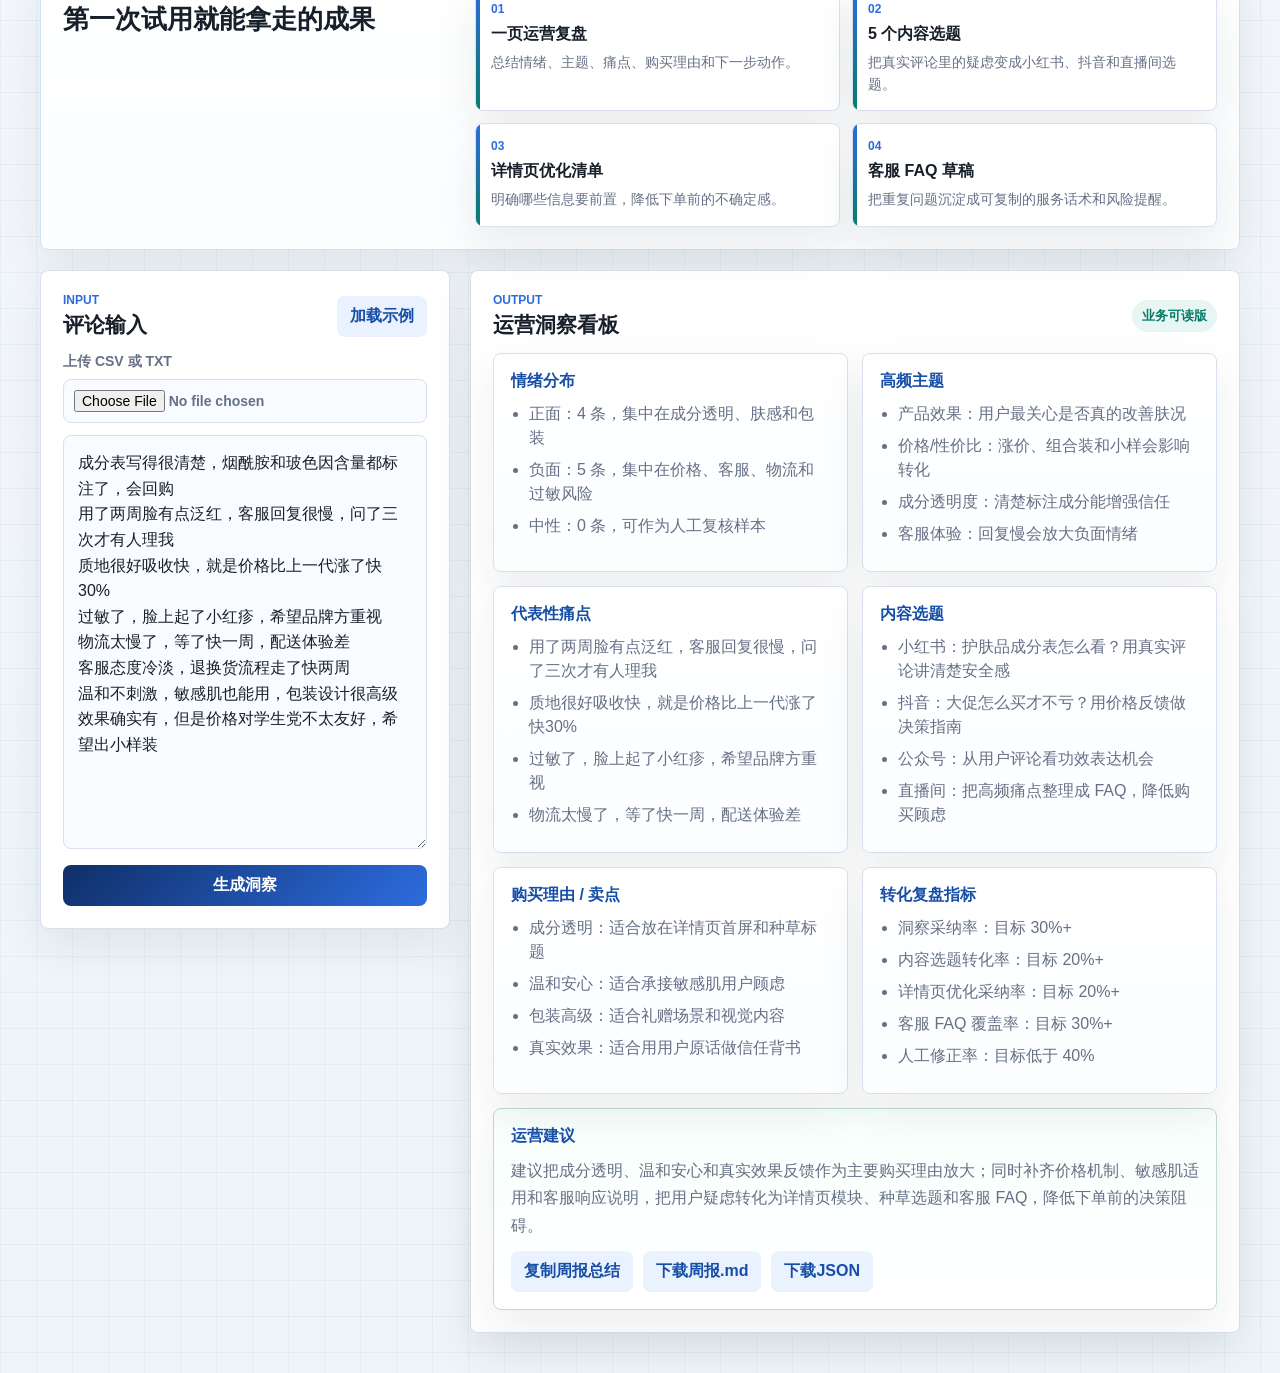
==== commit 1af2de1f: "Remove JD coverage from public project" ====
--- a/demo/index.html
+++ b/demo/index.html
@@ -10,6 +10,7 @@
     <main class="page">
       <header class="topbar">
         <div>
+          <span class="brand-mark">AI</span>
           <strong>AI Review Insight Tool</strong>
           <span>Consumer review ops workspace</span>
         </div>
@@ -37,10 +38,10 @@
           </div>
         </div>
         <div class="metrics">
-          <div><span>评论样本</span><strong id="reviewCount">25</strong></div>
-          <div><span>高频主题</span><strong id="painCount">6</strong></div>
-          <div><span>选题建议</span><strong id="topicCount">4</strong></div>
-          <div><span>洞察可采纳分</span><strong id="adoptionScore">82</strong></div>
+          <div><span>评论样本</span><strong id="reviewCount">25</strong><small>条用户反馈</small></div>
+          <div><span>高频主题</span><strong id="painCount">6</strong><small>类运营问题</small></div>
+          <div><span>选题建议</span><strong id="topicCount">4</strong><small>个内容方向</small></div>
+          <div><span>洞察可采纳分</span><strong id="adoptionScore">82</strong><small>业务可用性</small></div>
         </div>
       </section>
 
--- a/demo/style.css
+++ b/demo/style.css
@@ -1,16 +1,21 @@
 :root {
-  --bg: #f3f6fb;
+  --bg: #f4f7fb;
   --surface: #ffffff;
   --surface-soft: #f8fbff;
   --line: #d7e0ec;
   --text: #17202a;
   --muted: #667085;
+  --muted-2: #8a94a6;
   --blue: #174ea6;
   --blue-2: #2d6cdf;
+  --blue-3: #0f2f68;
   --soft: #eaf2ff;
   --green: #087c6b;
   --green-soft: #e7f6f2;
+  --amber: #946200;
+  --amber-soft: #fff7df;
   --shadow: 0 18px 45px rgba(23, 32, 42, 0.08);
+  --shadow-soft: 0 10px 30px rgba(23, 32, 42, 0.06);
 }
 
 * {
@@ -22,8 +27,10 @@
   font-family: -apple-system, BlinkMacSystemFont, "PingFang SC", "Microsoft YaHei", sans-serif;
   color: var(--text);
   background:
-    radial-gradient(circle at top left, rgba(45, 108, 223, 0.12), transparent 32rem),
-    linear-gradient(180deg, #f8fbff 0%, var(--bg) 36%, #eef3f9 100%);
+    linear-gradient(90deg, rgba(23, 78, 166, 0.05) 1px, transparent 1px),
+    linear-gradient(180deg, rgba(23, 78, 166, 0.05) 1px, transparent 1px),
+    linear-gradient(180deg, #fbfdff 0%, var(--bg) 42%, #eef4f8 100%);
+  background-size: 36px 36px, 36px 36px, auto;
 }
 
 button,
@@ -39,6 +46,9 @@
 }
 
 .topbar {
+  position: sticky;
+  top: 12px;
+  z-index: 10;
   display: flex;
   align-items: center;
   justify-content: space-between;
@@ -60,7 +70,20 @@
 }
 
 .topbar strong {
-  color: var(--blue);
+  color: var(--blue-3);
+}
+
+.brand-mark {
+  display: grid;
+  width: 32px;
+  height: 32px;
+  place-items: center;
+  border-radius: 8px;
+  color: #ffffff;
+  background: linear-gradient(135deg, var(--blue), var(--green));
+  font-size: 12px;
+  font-weight: 900;
+  letter-spacing: 0;
 }
 
 .topbar span {
@@ -69,6 +92,9 @@
 }
 
 .topbar a {
+  border: 1px solid transparent;
+  border-radius: 999px;
+  padding: 7px 10px;
   color: var(--muted);
   font-size: 14px;
   font-weight: 700;
@@ -76,20 +102,46 @@
 }
 
 .topbar a:hover {
+  border-color: #cfe0f8;
   color: var(--blue);
+  background: rgba(255, 255, 255, 0.8);
 }
 
 .hero {
+  position: relative;
   display: grid;
   grid-template-columns: minmax(0, 1.05fr) minmax(420px, 0.95fr);
   gap: 28px;
   align-items: center;
-  padding-bottom: 22px;
+  overflow: hidden;
+  margin-bottom: 22px;
+  border: 1px solid rgba(207, 224, 248, 0.92);
+  border-radius: 8px;
+  padding: 34px;
+  background:
+    linear-gradient(135deg, rgba(255, 255, 255, 0.96), rgba(247, 251, 255, 0.92)),
+    linear-gradient(135deg, rgba(45, 108, 223, 0.12), rgba(8, 124, 107, 0.08));
+  box-shadow: 0 24px 70px rgba(23, 32, 42, 0.09);
+}
+
+.hero::before {
+  position: absolute;
+  top: 0;
+  left: 0;
+  width: 100%;
+  height: 5px;
+  background: linear-gradient(90deg, var(--blue), var(--green), #d7a700);
+  content: "";
 }
 
 .eyebrow {
-  margin: 0 0 8px;
+  display: inline-flex;
+  margin: 0 0 12px;
+  border: 1px solid #cfe0f8;
+  border-radius: 999px;
+  padding: 6px 10px;
   color: var(--blue);
+  background: rgba(255, 255, 255, 0.72);
   font-size: 13px;
   font-weight: 800;
 }
@@ -102,15 +154,17 @@
 }
 
 h1 {
-  margin-bottom: 10px;
+  max-width: 720px;
+  margin-bottom: 14px;
   font-size: clamp(38px, 5vw, 64px);
-  line-height: 0.98;
+  line-height: 1;
   letter-spacing: 0;
+  color: var(--blue-3);
 }
 
 .hero p {
   max-width: 680px;
-  color: var(--muted);
+  color: #4e5a6b;
   font-size: 18px;
   line-height: 1.65;
 }
@@ -131,6 +185,7 @@
 }
 
 .hero-actions a {
+  border-bottom: 1px solid rgba(23, 78, 166, 0.25);
   color: var(--blue);
   font-size: 14px;
   font-weight: 800;
@@ -180,18 +235,20 @@
 .metrics div {
   position: relative;
   overflow: hidden;
-  min-height: 116px;
+  min-height: 128px;
   padding: 18px;
+  background:
+    linear-gradient(180deg, rgba(255, 255, 255, 0.96), rgba(249, 252, 255, 0.96));
 }
 
 .metrics div::after {
   position: absolute;
-  right: -26px;
-  bottom: -34px;
-  width: 92px;
-  height: 92px;
+  right: 14px;
+  bottom: 14px;
+  width: 36px;
+  height: 4px;
   border-radius: 999px;
-  background: rgba(45, 108, 223, 0.08);
+  background: linear-gradient(90deg, var(--blue-2), var(--green));
   content: "";
 }
 
@@ -210,6 +267,13 @@
   line-height: 1;
 }
 
+.metrics small {
+  display: block;
+  margin-top: 7px;
+  color: var(--muted-2);
+  font-size: 13px;
+}
+
 .workflow {
   display: grid;
   grid-template-columns: repeat(4, 1fr);
@@ -227,9 +291,9 @@
 .scenario-strip div {
   border: 1px solid #cfe0f8;
   border-radius: 8px;
-  padding: 15px 16px;
-  background: rgba(255, 255, 255, 0.78);
-  box-shadow: 0 10px 30px rgba(23, 32, 42, 0.06);
+  padding: 17px 18px;
+  background: rgba(255, 255, 255, 0.86);
+  box-shadow: var(--shadow-soft);
 }
 
 .scenario-strip strong,
@@ -255,8 +319,9 @@
 
 .template-lab {
   margin-bottom: 20px;
-  padding: 20px;
-  background: linear-gradient(180deg, #ffffff 0%, #f9fbff 100%);
+  padding: 22px;
+  background:
+    linear-gradient(180deg, #ffffff 0%, #f9fbff 100%);
 }
 
 .template-grid {
@@ -266,6 +331,7 @@
 }
 
 .template-card {
+  position: relative;
   padding: 17px;
   text-align: left;
   background: #ffffff;
@@ -274,7 +340,18 @@
 .template-card.active,
 .template-card:hover {
   border-color: #8fb4ef;
-  background: #f7fbff;
+  background: linear-gradient(180deg, #f7fbff, #ffffff);
+}
+
+.template-card.active::after {
+  position: absolute;
+  top: 14px;
+  right: 14px;
+  width: 9px;
+  height: 9px;
+  border-radius: 999px;
+  background: var(--green);
+  content: "";
 }
 
 .template-card span,
@@ -304,14 +381,17 @@
 
 .conversion-map {
   margin-bottom: 20px;
-  padding: 20px;
-  background: linear-gradient(180deg, #ffffff 0%, #f7fbff 100%);
+  padding: 22px;
+  background:
+    linear-gradient(180deg, #ffffff 0%, #f7fbff 100%);
 }
 
 .growth-map {
   margin-bottom: 20px;
-  padding: 20px;
-  background: linear-gradient(180deg, #ffffff 0%, #f8fffc 100%);
+  padding: 22px;
+  border-color: #c9e4db;
+  background:
+    linear-gradient(180deg, #ffffff 0%, #f8fffc 100%);
 }
 
 .conversion-map .panel-title,
@@ -336,6 +416,18 @@
 .conversion-grid article,
 .growth-grid article {
   padding: 16px;
+}
+
+.conversion-grid article:first-child {
+  border-color: #c9e4db;
+}
+
+.conversion-grid article:nth-child(2) {
+  border-color: #f0dba5;
+}
+
+.conversion-grid article:nth-child(3) {
+  border-color: #cfe0f8;
 }
 
 .conversion-grid span,
@@ -384,8 +476,10 @@
   grid-template-columns: 0.85fr 1.6fr;
   gap: 18px;
   margin-bottom: 20px;
-  padding: 20px;
-  background: linear-gradient(180deg, #ffffff 0%, #fbfdff 100%);
+  padding: 22px;
+  border-color: #cfe0f8;
+  background:
+    linear-gradient(180deg, #ffffff 0%, #fbfdff 100%);
 }
 
 .outcome-wall h2 {
@@ -401,7 +495,19 @@
 }
 
 .outcome-grid article {
+  position: relative;
   padding: 15px;
+  overflow: hidden;
+}
+
+.outcome-grid article::before {
+  position: absolute;
+  top: 0;
+  left: 0;
+  width: 4px;
+  height: 100%;
+  background: linear-gradient(180deg, var(--blue-2), var(--green));
+  content: "";
 }
 
 .outcome-grid span {
@@ -489,7 +595,7 @@
   background: var(--soft);
   cursor: pointer;
   font-weight: 800;
-  transition: transform 0.15s ease, box-shadow 0.15s ease, background 0.15s ease;
+  transition: transform 0.15s ease, box-shadow 0.15s ease, background 0.15s ease, border-color 0.15s ease;
 }
 
 button:hover {
@@ -501,7 +607,7 @@
   width: 100%;
   margin-top: 12px;
   color: #ffffff;
-  background: linear-gradient(135deg, var(--blue), var(--blue-2));
+  background: linear-gradient(135deg, var(--blue-3), var(--blue-2));
 }
 
 .file-control {
